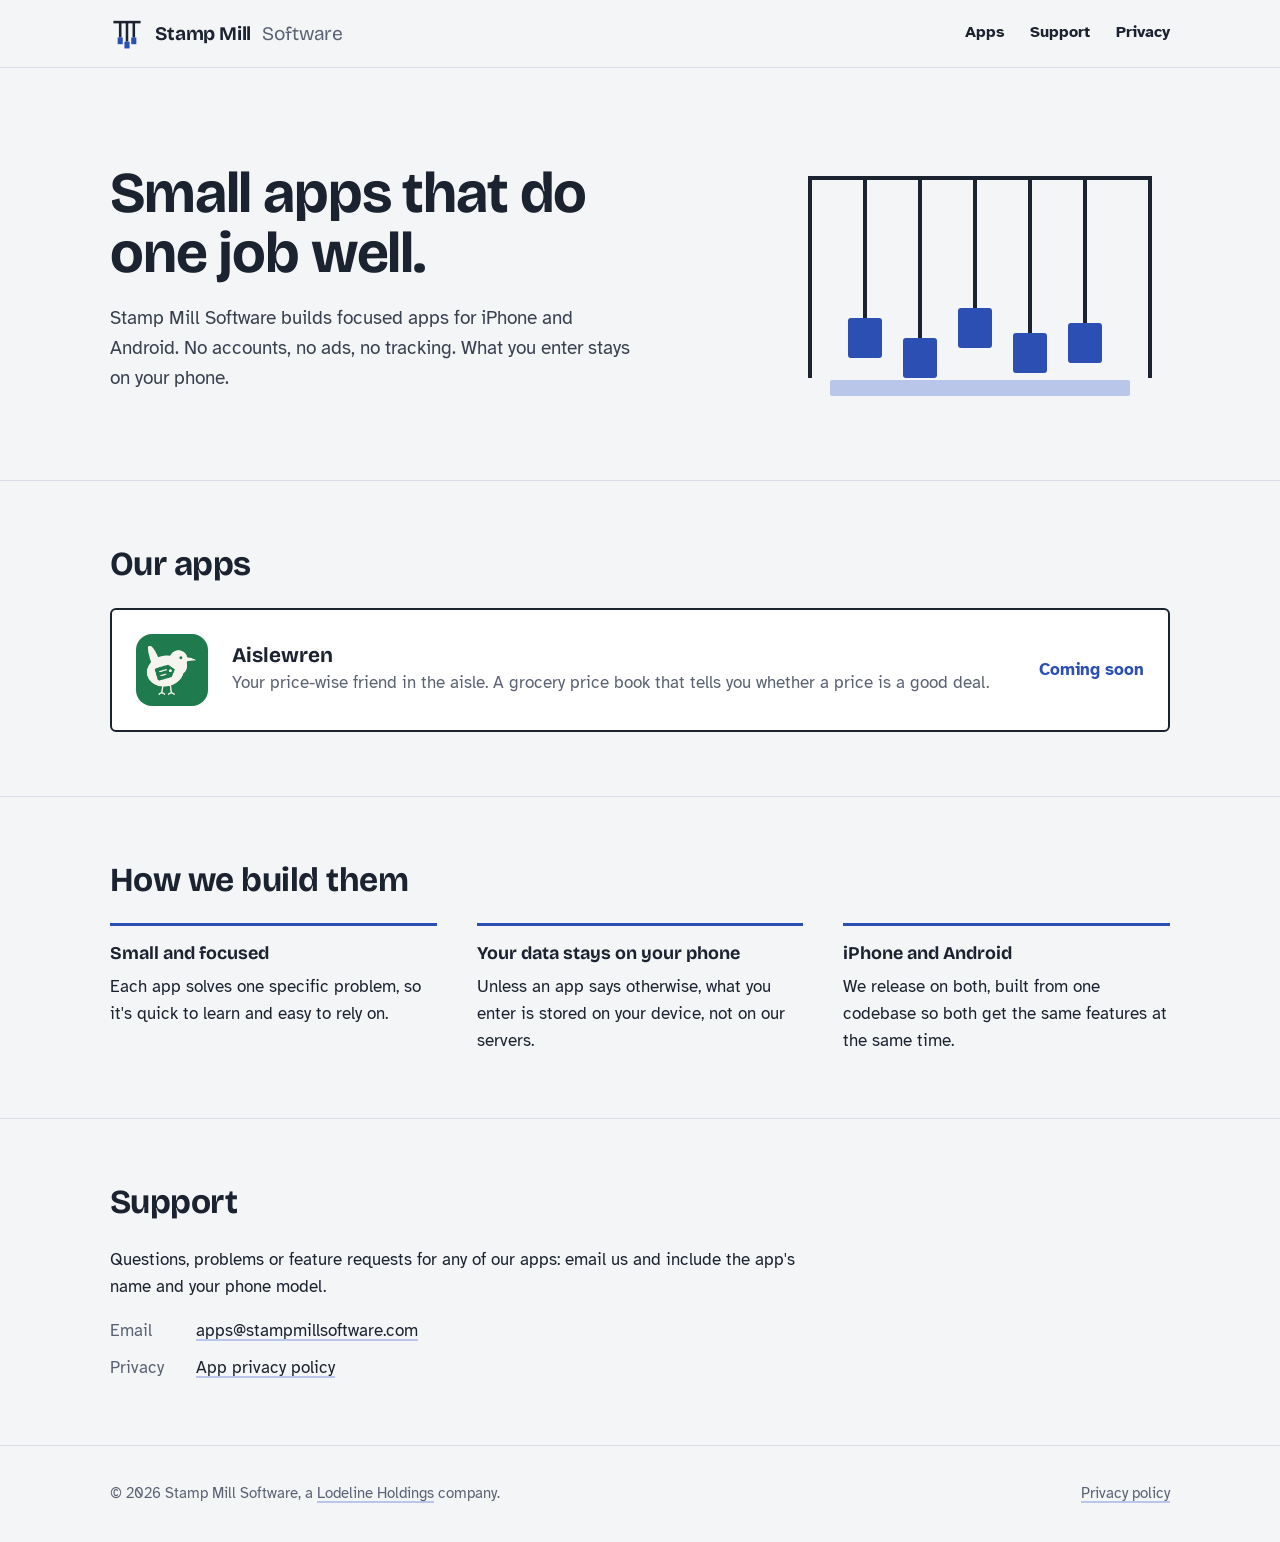
==== index.html @ c4d5f84f "Stamp Mill Software site: home, Aislewren page, privacy policy Co-Authored-By: Claude Opus 5.5 <nore" ====
<!DOCTYPE html>
<html lang="en">
<head>
<meta charset="utf-8">
<meta name="viewport" content="width=device-width, initial-scale=1">
<title>Stamp Mill Software</title>
<meta name="description" content="Stamp Mill Software builds small, private, useful apps for iPhone and Android, starting with Aislewren, a grocery price book.">
<link rel="icon" href="favicon.svg" type="image/svg+xml">
<link rel="preconnect" href="https://fonts.googleapis.com">
<link rel="preconnect" href="https://fonts.gstatic.com" crossorigin>
<link href="https://fonts.googleapis.com/css2?family=Atkinson+Hyperlegible:wght@400;700&family=Bricolage+Grotesque:opsz,wght@12..96,400;12..96,700&display=swap" rel="stylesheet">
<link rel="stylesheet" href="styles.css">
</head>
<body>
<header class="site-header">
  <div class="wrap">
    <a class="brand" href="/" aria-current="page">
      <svg class="mark" viewBox="0 0 40 40" aria-hidden="true"><path class="frame" d="M4 6h32"/><line class="stem" x1="12" y1="6" x2="12" y2="24"/><line class="stem" x1="20" y1="6" x2="20" y2="29"/><line class="stem" x1="28" y1="6" x2="28" y2="24"/><rect class="shoe" x="9" y="24" width="6" height="8"/><rect class="shoe" x="17" y="29" width="6" height="8"/><rect class="shoe" x="25" y="24" width="6" height="8"/></svg>
      Stamp Mill <span>Software</span>
    </a>
    <nav class="site-nav" aria-label="Main">
      <a href="#apps">Apps</a>
      <a href="#support">Support</a>
      <a href="privacy.html">Privacy</a>
    </nav>
  </div>
</header>

<main>
  <div class="hero">
    <div class="wrap">
      <div>
        <h1>Small apps that do one job well.</h1>
        <p>Stamp Mill Software builds focused apps for iPhone and Android. No accounts, no ads, no tracking. What you enter stays on your phone.</p>
      </div>
      <svg class="battery" viewBox="0 0 380 260" role="img" aria-label="A five-stamp mill, our namesake">
        <path class="beam" d="M20 230V30h340v200"/>
        <g class="stamp"><line x1="75" y1="30" x2="75" y2="170"/><rect x="58" y="170" width="34" height="40" rx="3"/></g>
        <g class="stamp"><line x1="130" y1="30" x2="130" y2="190"/><rect x="113" y="190" width="34" height="40" rx="3"/></g>
        <g class="stamp"><line x1="185" y1="30" x2="185" y2="160"/><rect x="168" y="160" width="34" height="40" rx="3"/></g>
        <g class="stamp"><line x1="240" y1="30" x2="240" y2="185"/><rect x="223" y="185" width="34" height="40" rx="3"/></g>
        <g class="stamp"><line x1="295" y1="30" x2="295" y2="175"/><rect x="278" y="175" width="34" height="40" rx="3"/></g>
        <rect class="bed" x="40" y="232" width="300" height="16" rx="2"/>
      </svg>
    </div>
  </div>

  <section id="apps">
    <div class="wrap">
      <h2>Our apps</h2>
      <ul class="app-list">
        <li>
          <a class="app-card" href="aislewren.html">
            <img src="aislewren-icon.png" width="72" height="72" alt="">
            <span>
              <strong>Aislewren</strong>
              <span class="tag">Your price-wise friend in the aisle. A grocery price book that tells you whether a price is a good deal.</span>
            </span>
            <span class="status">Coming soon</span>
          </a>
        </li>
      </ul>
    </div>
  </section>

  <section>
    <div class="wrap">
      <h2>How we build them</h2>
      <div class="principles">
        <div>
          <h3>Small and focused</h3>
          <p>Each app solves one specific problem, so it's quick to learn and easy to rely on.</p>
        </div>
        <div>
          <h3>Your data stays on your phone</h3>
          <p>Unless an app says otherwise, what you enter is stored on your device, not on our servers.</p>
        </div>
        <div>
          <h3>iPhone and Android</h3>
          <p>We release on both, built from one codebase so both get the same features at the same time.</p>
        </div>
      </div>
    </div>
  </section>

  <section id="support" class="contact">
    <div class="wrap">
      <h2>Support</h2>
      <p>Questions, problems or feature requests for any of our apps: email us and include the app's name and your phone model.</p>
      <dl>
        <dt>Email</dt>
        <dd><a href="mailto:apps@stampmillsoftware.com">apps@stampmillsoftware.com</a></dd>
        <dt>Privacy</dt>
        <dd><a href="privacy.html">App privacy policy</a></dd>
      </dl>
    </div>
  </section>
</main>

<footer class="site-footer">
  <div class="wrap">
    <span>© 2026 Stamp Mill Software, a <a href="https://lodelineholdings.com/">Lodeline Holdings</a> company.</span>
    <span><a href="privacy.html">Privacy policy</a></span>
  </div>
</footer>
</body>
</html>
---- styles.css ----
/* Stamp Mill Software: stamp-ink blue on mill paper */
:root {
  --paper: #f4f5f7;
  --rule: #d9dde5;
  --ink: #1b2230;
  --muted: #5a6273;
  --stamp: #2b4fb3;        /* accent: rubber-stamp ink */
  --stamp-pale: #b9c6ea;
  --measure: 66ch;
  --head: "Bricolage Grotesque", "Segoe UI", system-ui, sans-serif;
  --body: "Atkinson Hyperlegible", system-ui, sans-serif;
}

* { box-sizing: border-box; }
html { -webkit-text-size-adjust: 100%; }
body { margin: 0; background: var(--paper); color: var(--ink); font: 400 1.0625rem/1.6 var(--body); }

a { color: var(--ink); text-decoration-color: var(--stamp-pale); text-underline-offset: 3px; text-decoration-thickness: 2px; }
a:hover { text-decoration-color: var(--stamp); }
a:focus-visible { outline: 3px solid var(--stamp); outline-offset: 3px; border-radius: 3px; }

.wrap { width: min(1060px, 100% - 3rem); margin-inline: auto; }

/* Header */
.site-header { border-bottom: 1px solid var(--rule); }
.site-header .wrap { display: flex; align-items: center; justify-content: space-between; gap: 1rem 2rem; padding-block: 1rem; flex-wrap: wrap; }
.brand { display: inline-flex; align-items: center; gap: 0.7rem; text-decoration: none; font: 700 1.2rem/1 var(--head); letter-spacing: -0.01em; }
.brand svg { width: 34px; height: 34px; flex: none; }
.brand span { font-weight: 400; color: var(--muted); }
.site-nav { display: flex; gap: 0.5rem 1.6rem; flex-wrap: wrap; font-weight: 700; font-size: 0.98rem; }
.site-nav a { text-decoration: none; padding-block: 0.25rem; border-bottom: 2px solid transparent; }
.site-nav a:hover { border-bottom-color: var(--stamp-pale); }
.site-nav a[aria-current="page"] { border-bottom-color: var(--stamp); }

/* Mark */
.mark .frame { fill: none; stroke: currentColor; stroke-width: 3; }
.mark .stem { stroke: currentColor; stroke-width: 3; }
.mark .shoe { fill: var(--stamp); }

/* Hero */
.hero { border-bottom: 1px solid var(--rule); }
.hero .wrap { display: grid; grid-template-columns: 1.25fr 1fr; gap: 3rem; align-items: center; padding-block: 5rem 4.5rem; }
.hero h1 { font: 700 clamp(2.3rem, 5vw, 3.6rem)/1.05 var(--head); letter-spacing: -0.02em; margin: 0 0 1.2rem; }
.hero p { font-size: 1.18rem; color: #39404f; margin: 0; max-width: 44ch; }

/* The battery: the one memorable thing */
.battery { width: 100%; max-width: 380px; justify-self: end; color: var(--ink); }
.battery .beam { fill: none; stroke: currentColor; stroke-width: 4; }
.battery .stamp line { stroke: currentColor; stroke-width: 4; }
.battery .stamp rect { fill: var(--stamp); }
.battery .bed { fill: var(--stamp-pale); }
@media (prefers-reduced-motion: no-preference) {
  .battery .stamp { animation: drop 0.5s cubic-bezier(.6,0,.4,1) both; }
  .battery .stamp:nth-child(2) { animation-delay: 0.12s; }
  .battery .stamp:nth-child(3) { animation-delay: 0.24s; }
  .battery .stamp:nth-child(4) { animation-delay: 0.36s; }
  .battery .stamp:nth-child(5) { animation-delay: 0.48s; }
  @keyframes drop { from { transform: translateY(-34px); } to { transform: translateY(0); } }
}

/* Sections */
main section { padding-block: 4rem; }
main section + section { border-top: 1px solid var(--rule); }
h2 { font: 700 clamp(1.6rem, 3vw, 2.1rem)/1.15 var(--head); letter-spacing: -0.015em; margin: 0 0 1.5rem; }
h3 { font: 700 1.12rem/1.3 var(--head); margin: 0 0 0.45rem; }
p { max-width: var(--measure); }

.app-list { list-style: none; padding: 0; margin: 0; }
.app-card { display: grid; grid-template-columns: auto 1fr auto; gap: 1.5rem; align-items: center; padding: 1.5rem; border: 2px solid var(--ink); border-radius: 6px; text-decoration: none; background: #fff; }
.app-card:hover { border-color: var(--stamp); }
.app-card img { border-radius: 16px; }
.app-card strong { display: block; font: 700 1.3rem/1.2 var(--head); }
.app-card .tag { display: block; color: var(--muted); }
.app-card .status { font-weight: 700; color: var(--stamp); white-space: nowrap; }

.principles { display: grid; grid-template-columns: repeat(3, 1fr); gap: 2.5rem; }
.principles > div { border-top: 3px solid var(--stamp); padding-top: 1rem; }
.principles p { margin: 0; }

.contact dl { display: grid; grid-template-columns: max-content 1fr; gap: 0.6rem 2rem; margin: 0; }
.contact dt { color: var(--muted); }
.contact dd { margin: 0; }
.contact > .wrap > p { margin-top: 0; }

/* Inner pages */
.page-head { padding-block: 4rem 2.5rem; border-bottom: 1px solid var(--rule); }
.page-head h1 { font: 700 clamp(2.2rem, 4.5vw, 3.2rem)/1.08 var(--head); letter-spacing: -0.02em; margin: 0 0 0.8rem; }
.page-head p { font-size: 1.12rem; margin: 0; color: #39404f; }
.app-head .wrap { display: flex; gap: 1.75rem; align-items: center; }
.app-icon { border-radius: 22px; flex: none; }
.slogan { font: 400 1.4rem/1.3 var(--head) !important; color: var(--ink) !important; margin: 0 0 0.35rem !important; }
.status-line { margin-top: 0.75rem !important; font-weight: 700; color: var(--stamp) !important; }
.app-intro { display: grid; grid-template-columns: 1.1fr 1fr; gap: 3rem; align-items: start; }
.phones { display: grid; grid-template-columns: 1fr 1fr; gap: 1rem; }
.phones img { width: 100%; height: auto; border-radius: 18px; border: 1px solid var(--rule); }

.policy { max-width: var(--measure); }
.policy h2 { font-size: 1.45rem; margin: 2.4rem 0 0.7rem; }
.policy ul { padding-left: 1.2rem; }
.effective { color: var(--muted); font-size: 0.95rem; }

/* Footer */
.site-footer { border-top: 1px solid var(--rule); padding-block: 2.25rem; font-size: 0.92rem; color: var(--muted); }
.site-footer .wrap { display: flex; justify-content: space-between; gap: 1rem 1.5rem; flex-wrap: wrap; }
.site-footer a { color: var(--muted); }

@media (max-width: 760px) {
  .hero .wrap, .principles, .app-intro { grid-template-columns: 1fr; }
  .hero .wrap { padding-block: 3.5rem; gap: 2rem; }
  .battery { justify-self: start; max-width: 260px; }
  .app-card { grid-template-columns: auto 1fr; }
  .app-card .status { grid-column: 2; }
  .app-head .wrap { align-items: flex-start; }
  main section { padding-block: 3rem; }
}
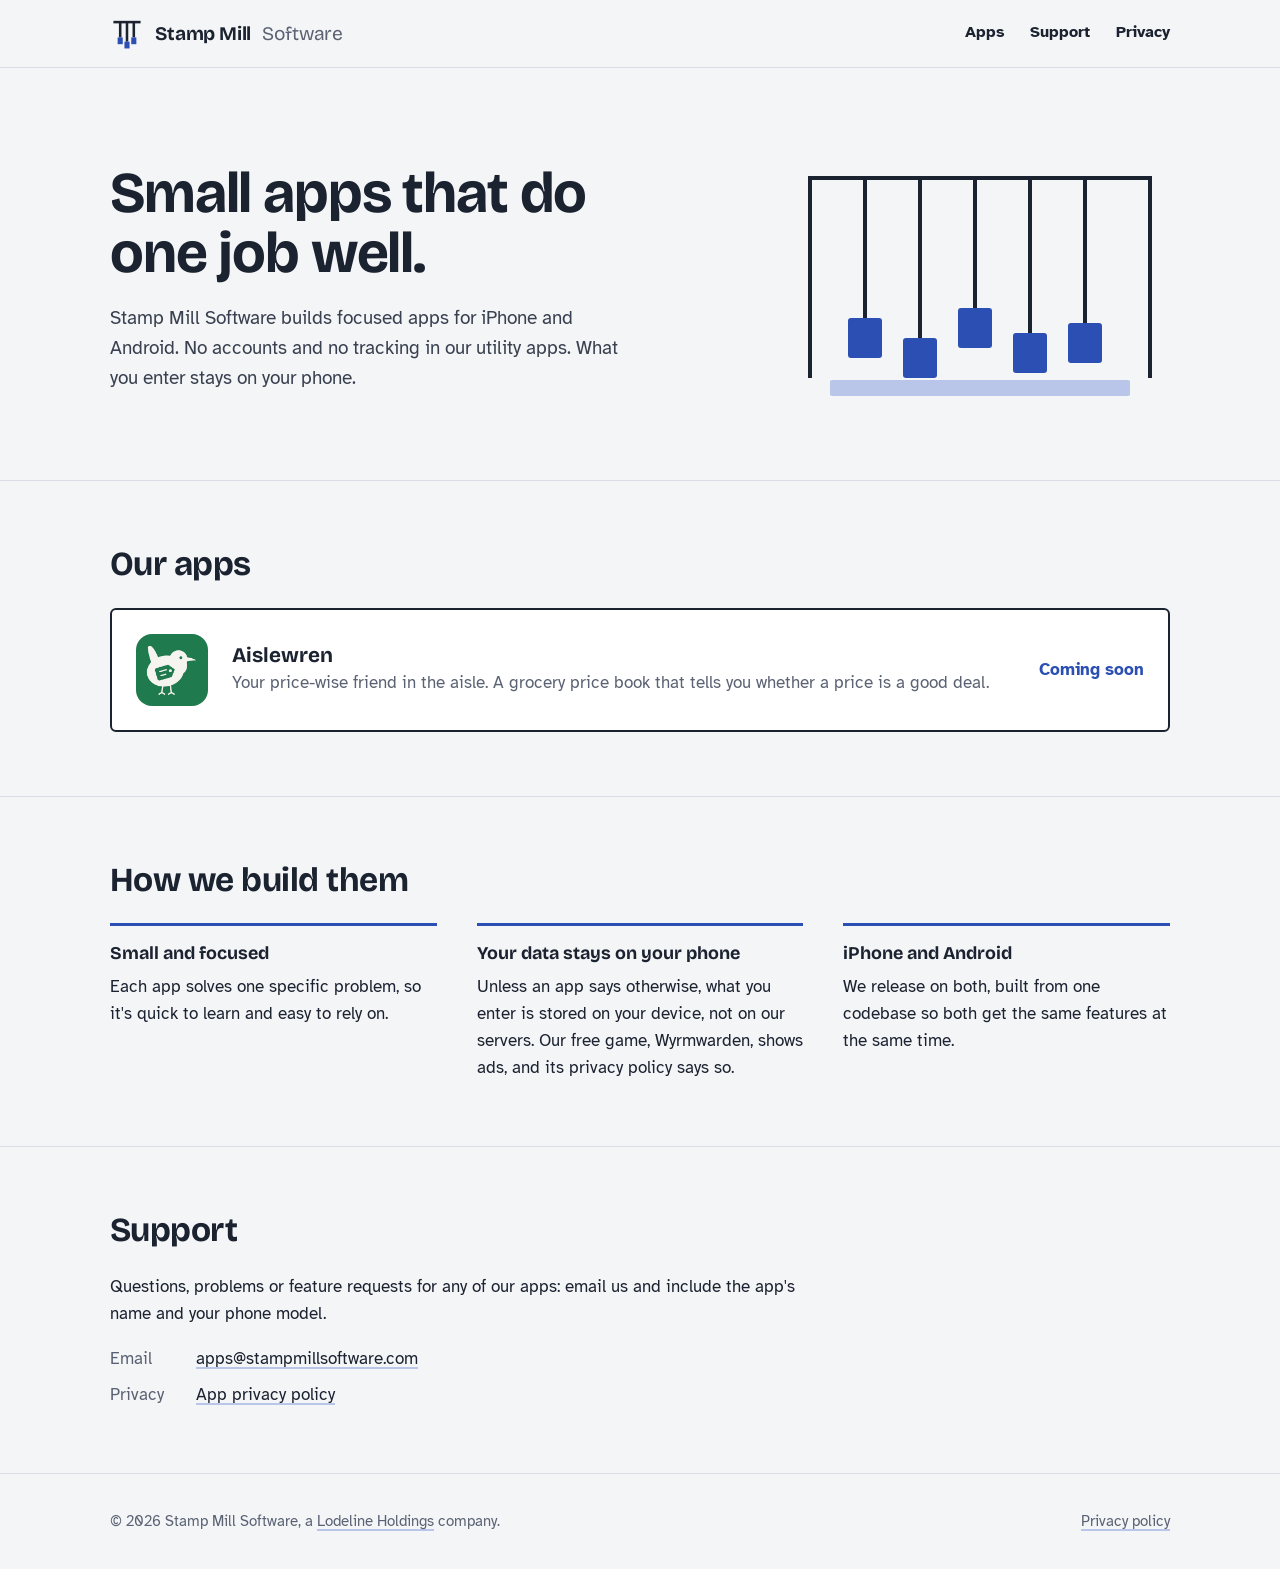
==== commit bd42e982: "Update privacy policy for Wyrmwarden ads and purchases; correct no-ads claim Co-Authored-By: Claude " ====
--- a/index.html
+++ b/index.html
@@ -31,7 +31,7 @@
     <div class="wrap">
       <div>
         <h1>Small apps that do one job well.</h1>
-        <p>Stamp Mill Software builds focused apps for iPhone and Android. No accounts, no ads, no tracking. What you enter stays on your phone.</p>
+        <p>Stamp Mill Software builds focused apps for iPhone and Android. No accounts and no tracking in our utility apps. What you enter stays on your phone.</p>
       </div>
       <svg class="battery" viewBox="0 0 380 260" role="img" aria-label="A five-stamp mill, our namesake">
         <path class="beam" d="M20 230V30h340v200"/>
@@ -73,7 +73,7 @@
         </div>
         <div>
           <h3>Your data stays on your phone</h3>
-          <p>Unless an app says otherwise, what you enter is stored on your device, not on our servers.</p>
+          <p>Unless an app says otherwise, what you enter is stored on your device, not on our servers. Our free game, Wyrmwarden, shows ads, and its privacy policy says so.</p>
         </div>
         <div>
           <h3>iPhone and Android</h3>
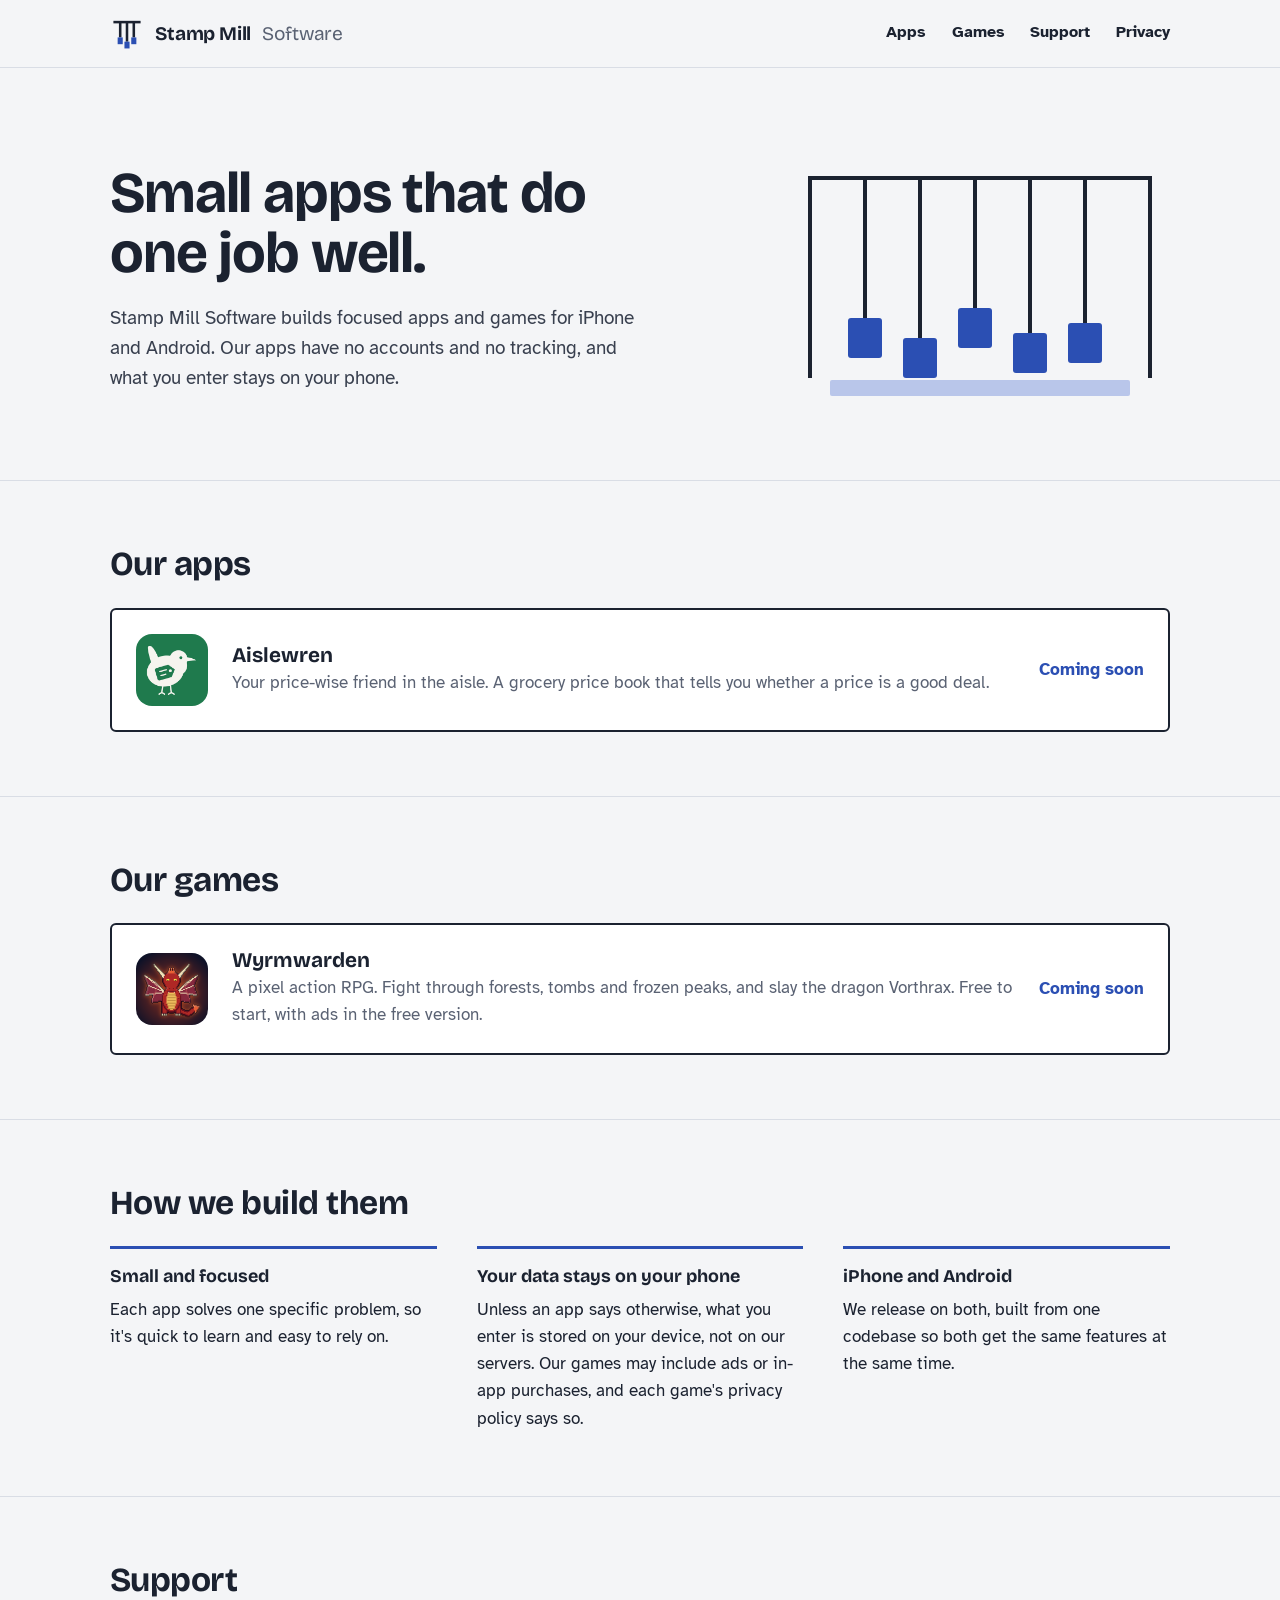
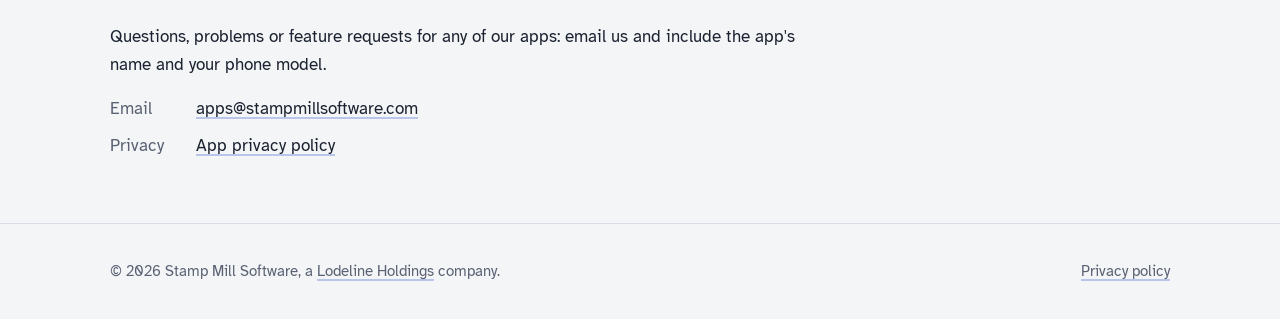
==== commit 803a909d: "Split site into Apps and Games sections; add Wyrmwarden to Games Co-Authored-By: Claude Sonnet 5.5 <" ====
--- a/index.html
+++ b/index.html
@@ -20,6 +20,7 @@
     </a>
     <nav class="site-nav" aria-label="Main">
       <a href="#apps">Apps</a>
+      <a href="#games">Games</a>
       <a href="#support">Support</a>
       <a href="privacy.html">Privacy</a>
     </nav>
@@ -31,7 +32,7 @@
     <div class="wrap">
       <div>
         <h1>Small apps that do one job well.</h1>
-        <p>Stamp Mill Software builds focused apps for iPhone and Android. No accounts and no tracking in our utility apps. What you enter stays on your phone.</p>
+        <p>Stamp Mill Software builds focused apps and games for iPhone and Android. Our apps have no accounts and no tracking, and what you enter stays on your phone.</p>
       </div>
       <svg class="battery" viewBox="0 0 380 260" role="img" aria-label="A five-stamp mill, our namesake">
         <path class="beam" d="M20 230V30h340v200"/>
@@ -63,6 +64,24 @@
     </div>
   </section>
 
+  <section id="games">
+    <div class="wrap">
+      <h2>Our games</h2>
+      <ul class="app-list">
+        <li>
+          <a class="app-card" href="wyrmwarden.html">
+            <img src="wyrmwarden-icon.png" width="72" height="72" alt="">
+            <span>
+              <strong>Wyrmwarden</strong>
+              <span class="tag">A pixel action RPG. Fight through forests, tombs and frozen peaks, and slay the dragon Vorthrax. Free to start, with ads in the free version.</span>
+            </span>
+            <span class="status">Coming soon</span>
+          </a>
+        </li>
+      </ul>
+    </div>
+  </section>
+
   <section>
     <div class="wrap">
       <h2>How we build them</h2>
@@ -73,7 +92,7 @@
         </div>
         <div>
           <h3>Your data stays on your phone</h3>
-          <p>Unless an app says otherwise, what you enter is stored on your device, not on our servers. Our free game, Wyrmwarden, shows ads, and its privacy policy says so.</p>
+          <p>Unless an app says otherwise, what you enter is stored on your device, not on our servers. Our games may include ads or in-app purchases, and each game's privacy policy says so.</p>
         </div>
         <div>
           <h3>iPhone and Android</h3>
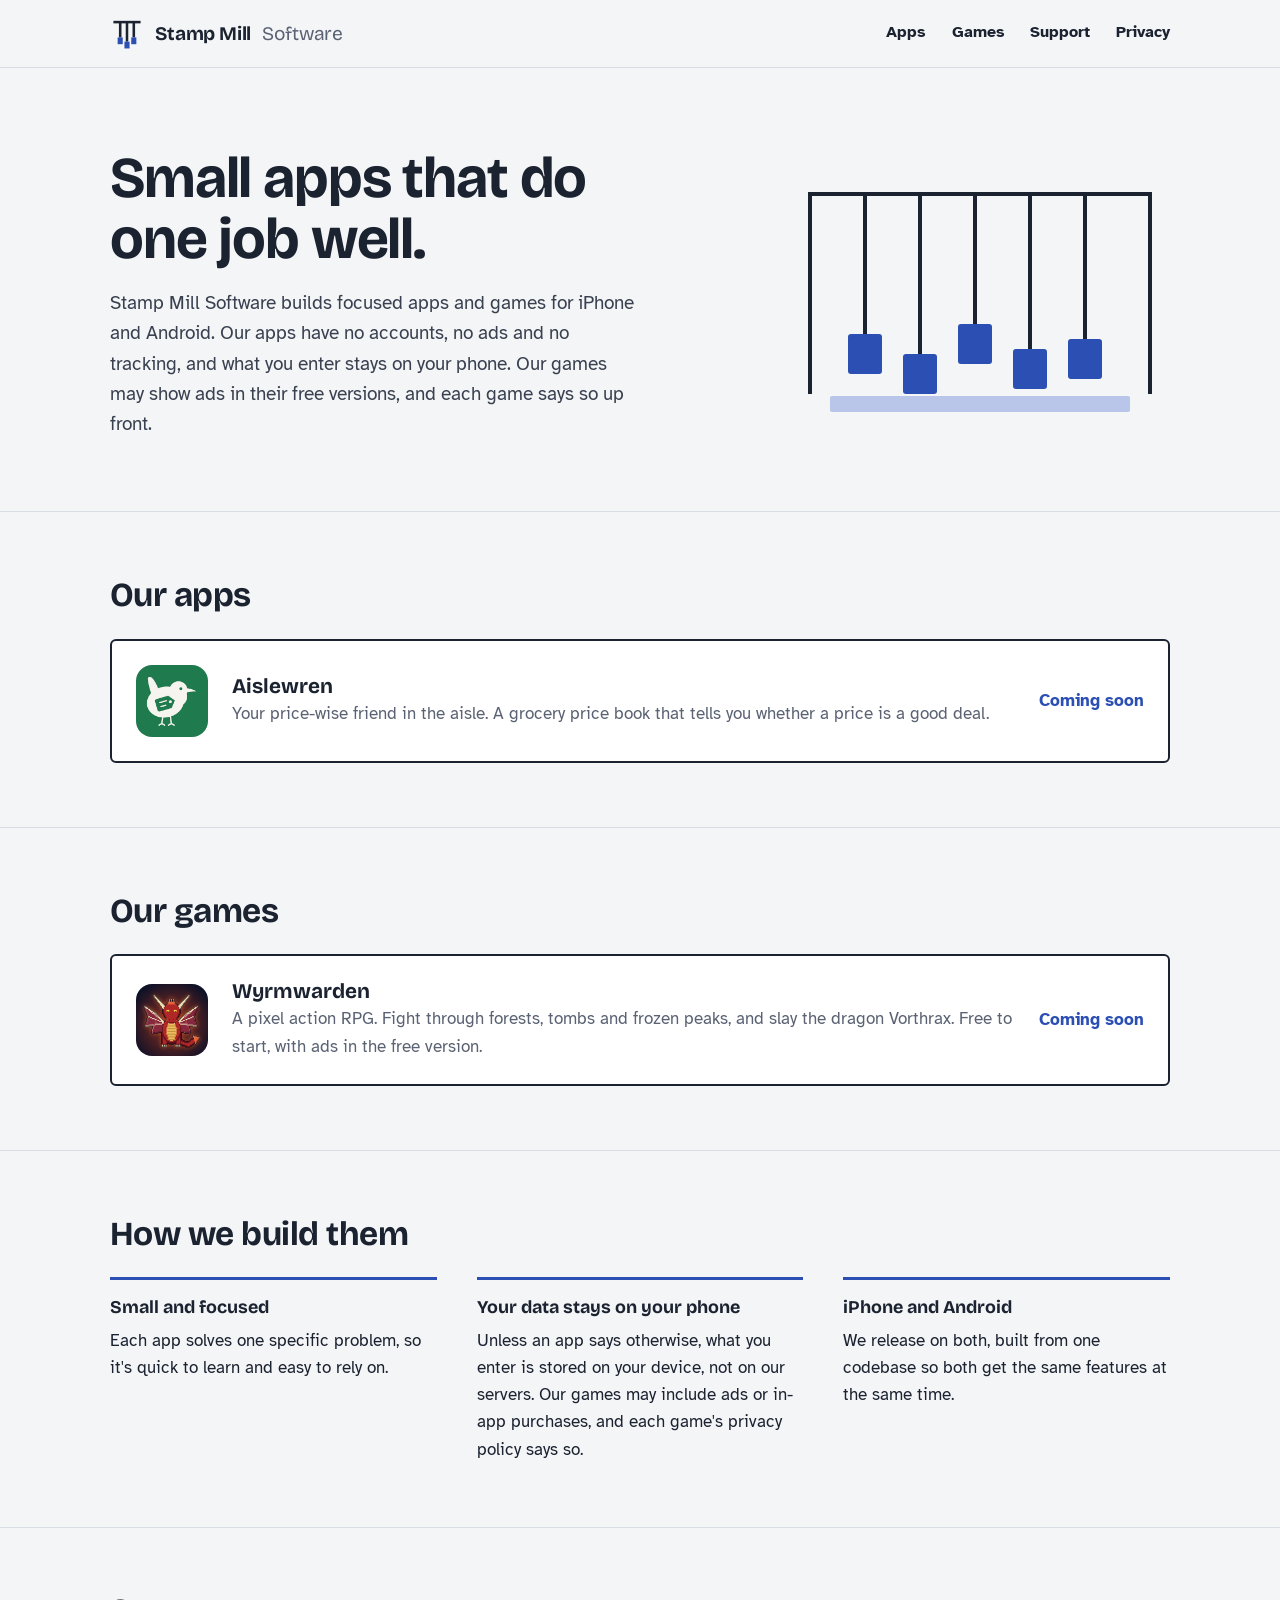
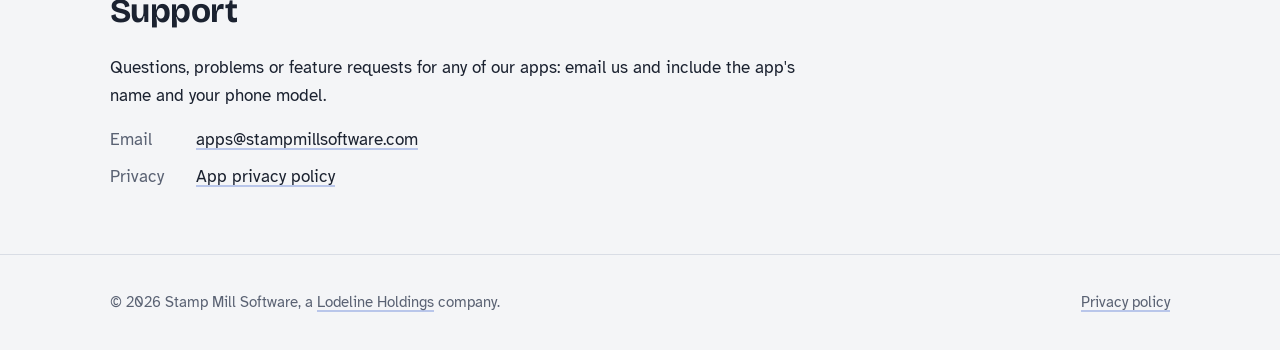
==== commit adaf4692: "Fix conflicts: no-tracking claims vs Wyrmwarden ads, Aislewren purchases in the privacy policy, pend" ====
--- a/index.html
+++ b/index.html
@@ -6,9 +6,7 @@
 <title>Stamp Mill Software</title>
 <meta name="description" content="Stamp Mill Software builds small, private, useful apps for iPhone and Android, starting with Aislewren, a grocery price book.">
 <link rel="icon" href="favicon.svg" type="image/svg+xml">
-<link rel="preconnect" href="https://fonts.googleapis.com">
-<link rel="preconnect" href="https://fonts.gstatic.com" crossorigin>
-<link href="https://fonts.googleapis.com/css2?family=Atkinson+Hyperlegible:wght@400;700&family=Bricolage+Grotesque:opsz,wght@12..96,400;12..96,700&display=swap" rel="stylesheet">
+<link rel="stylesheet" href="/fonts.css">
 <link rel="stylesheet" href="styles.css">
 </head>
 <body>
@@ -32,7 +30,7 @@
     <div class="wrap">
       <div>
         <h1>Small apps that do one job well.</h1>
-        <p>Stamp Mill Software builds focused apps and games for iPhone and Android. Our apps have no accounts and no tracking, and what you enter stays on your phone.</p>
+        <p>Stamp Mill Software builds focused apps and games for iPhone and Android. Our apps have no accounts, no ads and no tracking, and what you enter stays on your phone. Our games may show ads in their free versions, and each game says so up front.</p>
       </div>
       <svg class="battery" viewBox="0 0 380 260" role="img" aria-label="A five-stamp mill, our namesake">
         <path class="beam" d="M20 230V30h340v200"/>
--- a/fonts.css
+++ b/fonts.css
@@ -0,0 +1,55 @@
+/* Self-hosted fonts (from Fontsource, SIL Open Font License), so pages make no requests to Google. */
+/* Atkinson Hyperlegible 400.css latin-ext */
+@font-face {
+  font-family: 'Atkinson Hyperlegible';
+  font-style: normal;
+  font-display: swap;
+  font-weight: 400;
+  src: url(fonts/atkinson-hyperlegible-latin-ext-400-normal.woff2) format('woff2');
+  unicode-range: U+0100-02BA,U+02BD-02C5,U+02C7-02CC,U+02CE-02D7,U+02DD-02FF,U+0304,U+0308,U+0329,U+1D00-1DBF,U+1E00-1E9F,U+1EF2-1EFF,U+2020,U+20A0-20AB,U+20AD-20C0,U+2113,U+2C60-2C7F,U+A720-A7FF;
+}
+/* Atkinson Hyperlegible 400.css latin */
+@font-face {
+  font-family: 'Atkinson Hyperlegible';
+  font-style: normal;
+  font-display: swap;
+  font-weight: 400;
+  src: url(fonts/atkinson-hyperlegible-latin-400-normal.woff2) format('woff2');
+  unicode-range: U+0000-00FF,U+0131,U+0152-0153,U+02BB-02BC,U+02C6,U+02DA,U+02DC,U+0304,U+0308,U+0329,U+2000-206F,U+20AC,U+2122,U+2191,U+2193,U+2212,U+2215,U+FEFF,U+FFFD;
+}
+/* Atkinson Hyperlegible 700.css latin-ext */
+@font-face {
+  font-family: 'Atkinson Hyperlegible';
+  font-style: normal;
+  font-display: swap;
+  font-weight: 700;
+  src: url(fonts/atkinson-hyperlegible-latin-ext-700-normal.woff2) format('woff2');
+  unicode-range: U+0100-02BA,U+02BD-02C5,U+02C7-02CC,U+02CE-02D7,U+02DD-02FF,U+0304,U+0308,U+0329,U+1D00-1DBF,U+1E00-1E9F,U+1EF2-1EFF,U+2020,U+20A0-20AB,U+20AD-20C0,U+2113,U+2C60-2C7F,U+A720-A7FF;
+}
+/* Atkinson Hyperlegible 700.css latin */
+@font-face {
+  font-family: 'Atkinson Hyperlegible';
+  font-style: normal;
+  font-display: swap;
+  font-weight: 700;
+  src: url(fonts/atkinson-hyperlegible-latin-700-normal.woff2) format('woff2');
+  unicode-range: U+0000-00FF,U+0131,U+0152-0153,U+02BB-02BC,U+02C6,U+02DA,U+02DC,U+0304,U+0308,U+0329,U+2000-206F,U+20AC,U+2122,U+2191,U+2193,U+2212,U+2215,U+FEFF,U+FFFD;
+}
+/* Bricolage Grotesque opsz.css latin-ext */
+@font-face {
+  font-family: 'Bricolage Grotesque';
+  font-style: normal;
+  font-display: swap;
+  font-weight: 200 800;
+  src: url(fonts/bricolage-grotesque-latin-ext-opsz-normal.woff2) format('woff2');
+  unicode-range: U+0100-02BA,U+02BD-02C5,U+02C7-02CC,U+02CE-02D7,U+02DD-02FF,U+0304,U+0308,U+0329,U+1D00-1DBF,U+1E00-1E9F,U+1EF2-1EFF,U+2020,U+20A0-20AB,U+20AD-20C0,U+2113,U+2C60-2C7F,U+A720-A7FF;
+}
+/* Bricolage Grotesque opsz.css latin */
+@font-face {
+  font-family: 'Bricolage Grotesque';
+  font-style: normal;
+  font-display: swap;
+  font-weight: 200 800;
+  src: url(fonts/bricolage-grotesque-latin-opsz-normal.woff2) format('woff2');
+  unicode-range: U+0000-00FF,U+0131,U+0152-0153,U+02BB-02BC,U+02C6,U+02DA,U+02DC,U+0304,U+0308,U+0329,U+2000-206F,U+20AC,U+2122,U+2191,U+2193,U+2212,U+2215,U+FEFF,U+FFFD;
+}
